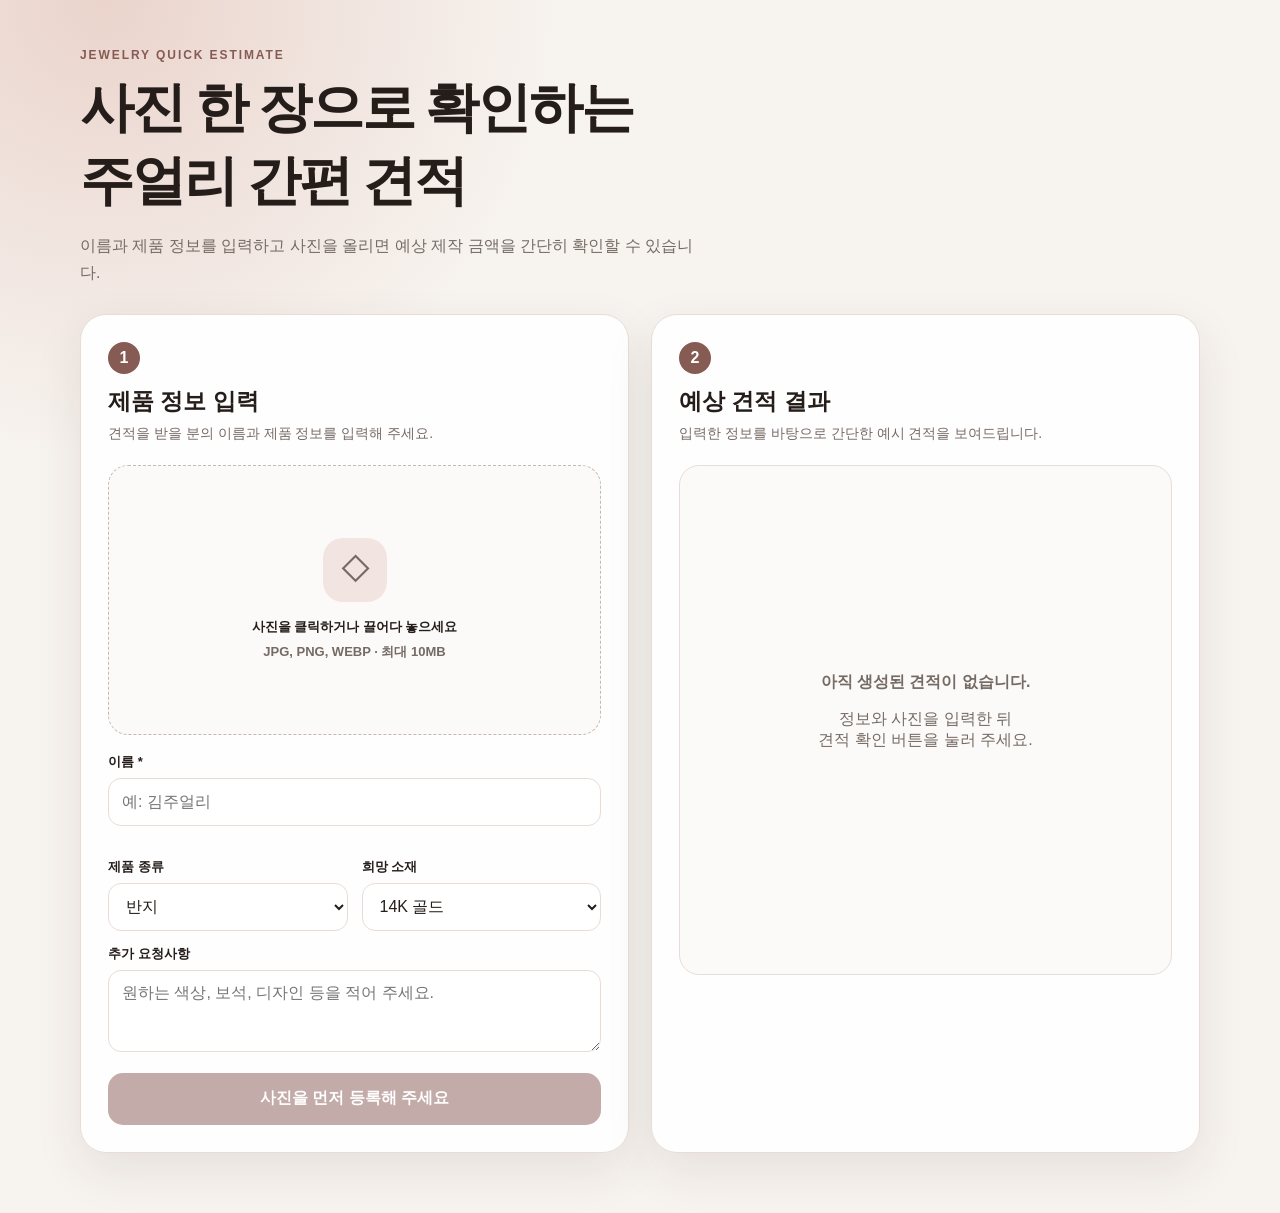
==== index.html @ a50aad02 "Add jewelry estimate webpage" ====
<!doctype html>
<html lang="ko">
<head>
  <meta charset="utf-8">
  <meta name="viewport" content="width=device-width, initial-scale=1">
  <title>주얼리 간편 견적</title>

  <!-- CSS 영역: 페이지의 색상, 크기, 배치와 같은 디자인을 담당합니다. -->
  <style>
    /* 자주 사용하는 색상을 변수로 만들어 한곳에서 관리합니다. */
    :root {
      --bg: #f7f3ef; --card: #fff; --text: #241d1a; --muted: #756b65;
      --line: #e7ddd6; --point: #865b54; --soft: #f2e5e1;
      --shadow: 0 18px 50px rgba(55, 39, 31, .09);
    }
    * { box-sizing: border-box; }
    body {
      margin: 0; min-height: 100vh; color: var(--text);
      font-family: Pretendard, "Noto Sans KR", Arial, sans-serif;
      background: radial-gradient(circle at 8% 0, #ead4cc 0, transparent 27%), var(--bg);
    }
    button, input, select, textarea { font: inherit; }
    .page { width: min(1120px, calc(100% - 32px)); margin: auto; padding: 48px 0 60px; }
    .hero { margin-bottom: 28px; }
    .eyebrow { margin: 0 0 10px; color: var(--point); font-size: 12px; font-weight: 800; letter-spacing: .16em; }
    h1 { margin: 0; font-family: Georgia, "Noto Serif KR", serif; font-size: clamp(34px, 5vw, 54px); letter-spacing: -.04em; }
    .hero > p:last-child { max-width: 630px; margin: 14px 0 0; color: var(--muted); line-height: 1.7; }
    .workspace { display: grid; grid-template-columns: 1fr 1fr; gap: 22px; }
    .panel { padding: 27px; border: 1px solid var(--line); border-radius: 26px; background: rgba(255,255,255,.95); box-shadow: var(--shadow); }
    .step { display: inline-grid; place-items: center; width: 32px; height: 32px; border-radius: 50%; color: white; background: var(--point); font-weight: 800; }
    h2 { margin: 12px 0 5px; font-size: 23px; }
    .sub { margin: 0 0 20px; color: var(--muted); font-size: 14px; line-height: 1.6; }
    .dropzone {
      display: grid; place-items: center; min-height: 270px; overflow: hidden; border: 1.5px dashed #c9b8ad;
      border-radius: 20px; background: #fcfaf8; cursor: pointer; transition: .2s;
    }
    .dropzone:hover, .dropzone.drag { border-color: var(--point); background: var(--soft); }
    #imageInput { display: none; }
    .empty { padding: 30px; text-align: center; color: var(--muted); }
    .upload-icon { display: grid; place-items: center; width: 64px; height: 64px; margin: 0 auto 16px; border-radius: 20px; background: var(--soft); font-size: 28px; }
    .empty strong { display: block; margin-bottom: 7px; color: var(--text); }
    #preview { display: none; width: 100%; height: 270px; padding: 12px; object-fit: contain; background: white; }
    .form-grid { display: grid; grid-template-columns: 1fr 1fr; gap: 14px; margin-top: 18px; }
    .full { grid-column: 1 / -1; }
    label { display: block; margin-bottom: 7px; font-size: 13px; font-weight: 750; }
    input[type="text"], select, textarea {
      width: 100%; border: 1px solid var(--line); border-radius: 13px; outline: none; color: var(--text); background: white;
    }
    input[type="text"], select { height: 48px; padding: 0 13px; }
    textarea { min-height: 82px; padding: 12px 13px; resize: vertical; }
    input:focus, select:focus, textarea:focus { border-color: var(--point); box-shadow: 0 0 0 4px rgba(134,91,84,.1); }
    .error { min-height: 18px; margin: 5px 0 -5px; color: #b33f3f; font-size: 12px; }
    .primary { width: 100%; height: 52px; margin-top: 17px; border: 0; border-radius: 15px; color: white; background: var(--point); font-weight: 800; cursor: pointer; }
    .primary:disabled { opacity: .5; cursor: not-allowed; }
    .result-empty, .loading { display: grid; place-items: center; min-height: 510px; border: 1px solid var(--line); border-radius: 20px; color: var(--muted); background: #fcfaf8; text-align: center; }
    .loading, .result { display: none; }
    .spinner { width: 48px; height: 48px; margin: 0 auto 15px; border: 5px solid #eadfd9; border-top-color: var(--point); border-radius: 50%; animation: spin .8s linear infinite; }
    @keyframes spin { to { transform: rotate(360deg); } }
    .estimate { overflow: hidden; border: 1px solid var(--line); border-radius: 20px; }
    .estimate-top { padding: 25px; color: white; background: linear-gradient(135deg, #744b45, #ad7a72); }
    .estimate-top small { opacity: .82; }
    .estimate-top h3 { margin: 8px 0 18px; font-size: 22px; }
    .price { font-family: Georgia, serif; font-size: 38px; font-weight: 800; }
    .estimate-body { padding: 23px; }
    .summary { margin: 0 0 18px; color: #574e49; line-height: 1.7; }
    .row { display: flex; justify-content: space-between; gap: 15px; padding: 13px 0; border-top: 1px solid #eee7e2; font-size: 14px; }
    .row span { color: var(--muted); }
    .row.total { font-size: 16px; }
    .notice { margin-top: 16px; padding: 13px; border-radius: 12px; color: #6c5b51; background: #f8f2ee; font-size: 12px; line-height: 1.6; }
    .reset { width: 100%; height: 44px; margin-top: 14px; border: 1px solid var(--line); border-radius: 12px; background: white; font-weight: 750; cursor: pointer; }
    /* 화면이 좁아지면 두 개의 패널을 위아래로 배치합니다. */
    @media (max-width: 820px) { .workspace { grid-template-columns: 1fr; } }
    @media (max-width: 520px) { .page { width: calc(100% - 20px); padding-top: 28px; } .panel { padding: 19px; } .form-grid { grid-template-columns: 1fr; } .full { grid-column: auto; } }
  </style>
</head>
<body>
  <!-- HTML 영역: 사용자가 실제로 보는 제목, 입력란, 버튼 등을 만듭니다. -->
  <main class="page">
    <!-- 페이지 상단 소개 -->
    <header class="hero">
      <p class="eyebrow">JEWELRY QUICK ESTIMATE</p>
      <h1>사진 한 장으로 확인하는<br>주얼리 간편 견적</h1>
      <p>이름과 제품 정보를 입력하고 사진을 올리면 예상 제작 금액을 간단히 확인할 수 있습니다.</p>
    </header>

    <section class="workspace">
      <!-- 왼쪽: 이름과 제품 정보를 입력하는 영역 -->
      <article class="panel">
        <span class="step">1</span>
        <h2>제품 정보 입력</h2>
        <p class="sub">견적을 받을 분의 이름과 제품 정보를 입력해 주세요.</p>

        <!-- label을 클릭하면 안쪽의 파일 선택 input이 실행됩니다. -->
        <label class="dropzone" id="dropzone" for="imageInput">
          <input id="imageInput" type="file" accept="image/png,image/jpeg,image/webp">
          <div class="empty" id="empty">
            <div class="upload-icon">◇</div>
            <strong>사진을 클릭하거나 끌어다 놓으세요</strong>
            <span>JPG, PNG, WEBP · 최대 10MB</span>
          </div>
          <img id="preview" alt="업로드한 주얼리 미리보기">
        </label>

        <div class="form-grid">
          <div class="full">
            <!-- required는 필수 입력 항목이라는 뜻입니다. 실제 검사는 JavaScript에서도 합니다. -->
            <label for="customerName">이름 <span aria-hidden="true">*</span></label>
            <input id="customerName" type="text" maxlength="30" placeholder="예: 김주얼리" autocomplete="name" required>
            <p class="error" id="nameError" aria-live="polite"></p>
          </div>
          <div>
            <label for="category">제품 종류</label>
            <select id="category">
              <option value="반지">반지</option><option value="목걸이">목걸이</option>
              <option value="귀걸이">귀걸이</option><option value="팔찌">팔찌</option><option value="기타 제품">기타</option>
            </select>
          </div>
          <div>
            <label for="material">희망 소재</label>
            <select id="material">
              <option>14K 골드</option><option>18K 골드</option><option>실버</option><option>플래티넘</option><option>잘 모르겠어요</option>
            </select>
          </div>
          <div class="full">
            <label for="request">추가 요청사항</label>
            <textarea id="request" placeholder="원하는 색상, 보석, 디자인 등을 적어 주세요."></textarea>
          </div>
        </div>
        <button class="primary" id="estimateBtn" type="button" disabled>사진을 먼저 등록해 주세요</button>
      </article>

      <!-- 오른쪽: 계산 중 화면과 견적 결과를 보여주는 영역 -->
      <article class="panel">
        <span class="step">2</span>
        <h2>예상 견적 결과</h2>
        <p class="sub">입력한 정보를 바탕으로 간단한 예시 견적을 보여드립니다.</p>
        <div class="result-empty" id="resultEmpty"><div><b>아직 생성된 견적이 없습니다.</b><p>정보와 사진을 입력한 뒤<br>견적 확인 버튼을 눌러 주세요.</p></div></div>
        <div class="loading" id="loading"><div><div class="spinner"></div><b>견적을 계산하고 있습니다.</b></div></div>
        <div class="result" id="result">
          <div class="estimate">
            <div class="estimate-top">
              <small id="resultName"></small>
              <h3 id="resultTitle"></h3>
              <div class="price" id="totalPrice"></div>
            </div>
            <div class="estimate-body">
              <p class="summary" id="summary"></p>
              <div class="row"><span>소재 및 기본 재료</span><strong id="materialPrice"></strong></div>
              <div class="row"><span>기본 공임</span><strong>180,000원</strong></div>
              <div class="row"><span>세팅 및 마감</span><strong>95,000원</strong></div>
              <div class="row total"><span>예상 총액</span><strong id="totalPriceRow"></strong></div>
              <div class="notice">본 결과는 화면 시연용 예상 견적입니다. 실제 금액은 중량, 보석의 종류와 등급, 디자인 난이도에 따라 달라질 수 있습니다.</div>
              <button class="reset" id="resetBtn" type="button">다른 제품 견적 내기</button>
            </div>
          </div>
        </div>
      </article>
    </section>
  </main>

  <!-- JavaScript 영역: 사진 업로드, 입력 확인, 견적 계산 같은 동작을 담당합니다. -->
  <script>
    // document.getElementById를 짧게 사용할 수 있도록 만든 도우미 함수입니다.
    const $ = (id) => document.getElementById(id);

    // 자주 사용하는 HTML 요소를 변수에 저장합니다.
    const imageInput = $("imageInput");
    const dropzone = $("dropzone");
    const preview = $("preview");
    const empty = $("empty");
    const estimateBtn = $("estimateBtn");
    let hasImage = false;

    // 사진 등록 여부에 따라 견적 버튼의 상태와 문구를 바꿉니다.
    function updateButton() {
      estimateBtn.disabled = !hasImage;
      estimateBtn.textContent = hasImage ? "예상 견적 확인하기" : "사진을 먼저 등록해 주세요";
    }

    // 사용자가 선택한 파일이 올바른 이미지인지 확인하고 미리보기를 표시합니다.
    function loadImage(file) {
      if (!file) return;

      // 허용하는 이미지 형식인지 검사합니다.
      if (!["image/jpeg", "image/png", "image/webp"].includes(file.type)) {
        alert("JPG, PNG, WEBP 형식의 이미지만 등록할 수 있습니다."); return;
      }
      if (file.size > 10 * 1024 * 1024) {
        alert("10MB 이하의 이미지를 선택해 주세요."); return;
      }

      // FileReader는 컴퓨터에서 선택한 이미지를 브라우저 화면에 표시할 수 있게 읽습니다.
      const reader = new FileReader();
      reader.onload = (event) => {
        preview.src = event.target.result; preview.style.display = "block";
        empty.style.display = "none"; hasImage = true; updateButton();
      };
      reader.readAsDataURL(file);
    }

    // 파일 선택 창에서 사진을 선택했을 때 실행됩니다.
    imageInput.addEventListener("change", (event) => loadImage(event.target.files[0]));

    // 파일을 드래그해서 업로드 영역 위로 가져왔을 때 테두리 색상을 바꿉니다.
    ["dragenter", "dragover"].forEach((name) => dropzone.addEventListener(name, (event) => {
      event.preventDefault(); dropzone.classList.add("drag");
    }));
    ["dragleave", "drop"].forEach((name) => dropzone.addEventListener(name, (event) => {
      event.preventDefault(); dropzone.classList.remove("drag");
    }));

    // 파일을 영역에 놓으면 첫 번째 파일을 불러옵니다.
    dropzone.addEventListener("drop", (event) => loadImage(event.dataTransfer.files[0]));

    // 견적 확인 버튼을 클릭했을 때 실행됩니다.
    estimateBtn.addEventListener("click", () => {
      const name = $("customerName").value.trim();

      // 이름이 비어 있으면 계산하지 않고 안내 문구를 보여줍니다.
      if (!name) {
        $("nameError").textContent = "이름을 입력해 주세요.";
        $("customerName").focus(); return;
      }
      $("nameError").textContent = "";
      $("resultEmpty").style.display = "none";
      $("result").style.display = "none";
      $("loading").style.display = "grid";
      estimateBtn.disabled = true;

      // 선택한 소재별 예시 가격입니다. 실제 서버나 결제 기능과 연결된 값은 아닙니다.
      const material = $("material").value;
      const category = $("category").value;
      const materialCosts = {"14K 골드": 280000, "18K 골드": 370000, "실버": 80000, "플래티넘": 460000, "잘 모르겠어요": 250000};
      const materialCost = materialCosts[material];
      const total = materialCost + 275000;

      // 0.8초 동안 로딩 화면을 보여준 뒤 결과 화면으로 전환합니다.
      setTimeout(() => {
        $("resultName").textContent = name + "님의 예상 견적";
        $("resultTitle").textContent = material + " " + category;
        $("summary").textContent = name + "님이 요청하신 " + material + " 소재의 " + category + " 제품으로 분석했습니다.";
        $("materialPrice").textContent = materialCost.toLocaleString("ko-KR") + "원";
        $("totalPrice").textContent = total.toLocaleString("ko-KR") + "원";
        $("totalPriceRow").textContent = total.toLocaleString("ko-KR") + "원";
        $("loading").style.display = "none";
        $("result").style.display = "block";
        estimateBtn.disabled = false;
      }, 800);
    });

    // 사용자가 이름을 입력하기 시작하면 오류 문구를 지웁니다.
    $("customerName").addEventListener("input", () => { if ($("customerName").value.trim()) $("nameError").textContent = ""; });

    // 초기화 버튼을 누르면 입력값, 사진, 결과 화면을 처음 상태로 되돌립니다.
    $("resetBtn").addEventListener("click", () => {
      imageInput.value = ""; preview.src = ""; preview.style.display = "none"; empty.style.display = "block";
      $("customerName").value = ""; $("request").value = ""; $("result").style.display = "none";
      $("resultEmpty").style.display = "grid"; hasImage = false; updateButton();
      window.scrollTo({top: 0, behavior: "smooth"});
    });
  </script>
</body>
</html>
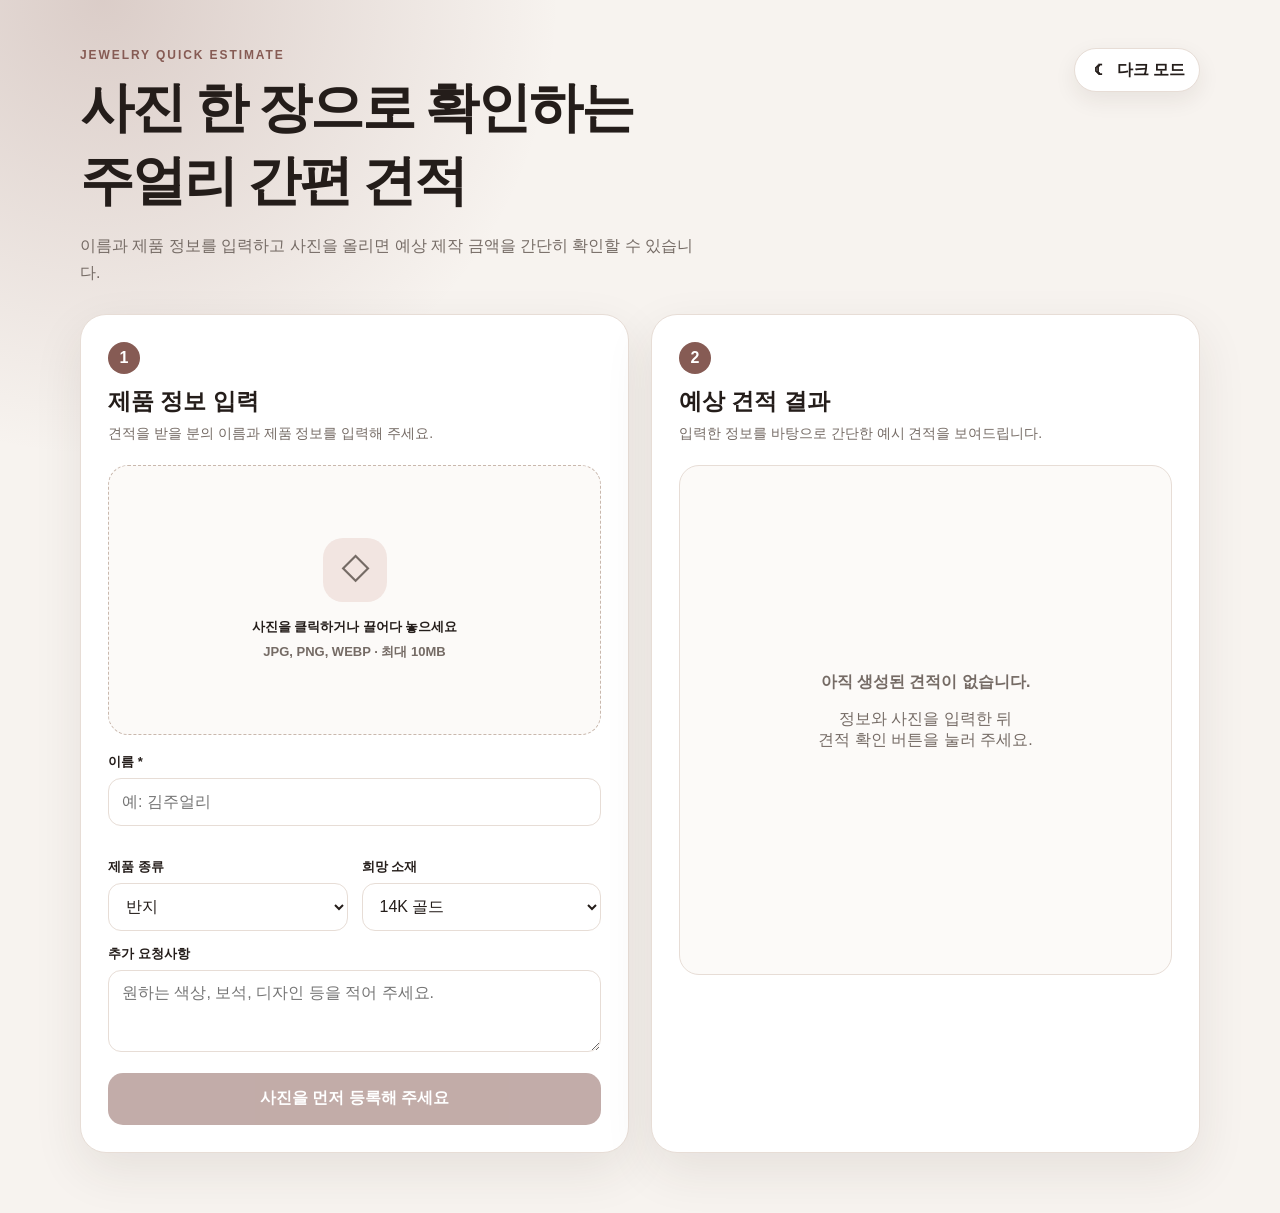
==== commit a1fc13bc: "Add light and dark themes" ====
--- a/index.html
+++ b/index.html
@@ -4,6 +4,17 @@
   <meta charset="utf-8">
   <meta name="viewport" content="width=device-width, initial-scale=1">
   <title>주얼리 간편 견적</title>
+
+  <!-- 저장된 테마를 화면이 그려지기 전에 적용해 색상이 번쩍 바뀌는 현상을 줄입니다. -->
+  <script>
+    try {
+      const savedTheme = localStorage.getItem("jewelry-theme");
+      const systemDark = window.matchMedia("(prefers-color-scheme: dark)").matches;
+      document.documentElement.dataset.theme = savedTheme || (systemDark ? "dark" : "light");
+    } catch (error) {
+      document.documentElement.dataset.theme = "light";
+    }
+  </script>
 
   <!-- CSS 영역: 페이지의 색상, 크기, 배치와 같은 디자인을 담당합니다. -->
   <style>
@@ -12,39 +23,58 @@
       --bg: #f7f3ef; --card: #fff; --text: #241d1a; --muted: #756b65;
       --line: #e7ddd6; --point: #865b54; --soft: #f2e5e1;
       --shadow: 0 18px 50px rgba(55, 39, 31, .09);
+      --field: #fff; --drop: #fcfaf8; --notice: #f8f2ee;
+      color-scheme: light;
+    }
+    /* data-theme 값이 dark일 때 사용할 색상입니다. */
+    html[data-theme="dark"] {
+      --bg: #171312; --card: #231e1c; --text: #f5eeea; --muted: #b9aca5;
+      --line: #443934; --point: #c78f86; --soft: #3b2c29;
+      --shadow: 0 18px 50px rgba(0, 0, 0, .28);
+      --field: #2b2421; --drop: #211c1a; --notice: #332824;
+      color-scheme: dark;
     }
     * { box-sizing: border-box; }
     body {
       margin: 0; min-height: 100vh; color: var(--text);
       font-family: Pretendard, "Noto Sans KR", Arial, sans-serif;
-      background: radial-gradient(circle at 8% 0, #ead4cc 0, transparent 27%), var(--bg);
+      background: radial-gradient(circle at 8% 0, color-mix(in srgb, var(--point) 25%, transparent) 0, transparent 27%), var(--bg);
+      transition: color .25s, background-color .25s;
     }
     button, input, select, textarea { font: inherit; }
     .page { width: min(1120px, calc(100% - 32px)); margin: auto; padding: 48px 0 60px; }
-    .hero { margin-bottom: 28px; }
+    .hero { position: relative; margin-bottom: 28px; padding-right: 150px; }
     .eyebrow { margin: 0 0 10px; color: var(--point); font-size: 12px; font-weight: 800; letter-spacing: .16em; }
     h1 { margin: 0; font-family: Georgia, "Noto Serif KR", serif; font-size: clamp(34px, 5vw, 54px); letter-spacing: -.04em; }
     .hero > p:last-child { max-width: 630px; margin: 14px 0 0; color: var(--muted); line-height: 1.7; }
     .workspace { display: grid; grid-template-columns: 1fr 1fr; gap: 22px; }
-    .panel { padding: 27px; border: 1px solid var(--line); border-radius: 26px; background: rgba(255,255,255,.95); box-shadow: var(--shadow); }
+    .panel { padding: 27px; border: 1px solid var(--line); border-radius: 26px; background: var(--card); box-shadow: var(--shadow); }
+    .theme-toggle {
+      position: absolute; top: 0; right: 0; display: inline-flex; align-items: center; gap: 8px;
+      min-height: 44px; padding: 0 14px; border: 1px solid var(--line); border-radius: 999px;
+      color: var(--text); background: var(--card); font-weight: 750; cursor: pointer;
+      box-shadow: 0 8px 22px rgba(55, 39, 31, .08);
+    }
+    .theme-toggle:hover { border-color: var(--point); transform: translateY(-1px); }
+    .theme-icon { width: 20px; text-align: center; font-size: 17px; }
     .step { display: inline-grid; place-items: center; width: 32px; height: 32px; border-radius: 50%; color: white; background: var(--point); font-weight: 800; }
     h2 { margin: 12px 0 5px; font-size: 23px; }
     .sub { margin: 0 0 20px; color: var(--muted); font-size: 14px; line-height: 1.6; }
     .dropzone {
       display: grid; place-items: center; min-height: 270px; overflow: hidden; border: 1.5px dashed #c9b8ad;
-      border-radius: 20px; background: #fcfaf8; cursor: pointer; transition: .2s;
+      border-radius: 20px; background: var(--drop); cursor: pointer; transition: .2s;
     }
     .dropzone:hover, .dropzone.drag { border-color: var(--point); background: var(--soft); }
     #imageInput { display: none; }
     .empty { padding: 30px; text-align: center; color: var(--muted); }
     .upload-icon { display: grid; place-items: center; width: 64px; height: 64px; margin: 0 auto 16px; border-radius: 20px; background: var(--soft); font-size: 28px; }
     .empty strong { display: block; margin-bottom: 7px; color: var(--text); }
-    #preview { display: none; width: 100%; height: 270px; padding: 12px; object-fit: contain; background: white; }
+    #preview { display: none; width: 100%; height: 270px; padding: 12px; object-fit: contain; background: var(--field); }
     .form-grid { display: grid; grid-template-columns: 1fr 1fr; gap: 14px; margin-top: 18px; }
     .full { grid-column: 1 / -1; }
     label { display: block; margin-bottom: 7px; font-size: 13px; font-weight: 750; }
     input[type="text"], select, textarea {
-      width: 100%; border: 1px solid var(--line); border-radius: 13px; outline: none; color: var(--text); background: white;
+      width: 100%; border: 1px solid var(--line); border-radius: 13px; outline: none; color: var(--text); background: var(--field);
     }
     input[type="text"], select { height: 48px; padding: 0 13px; }
     textarea { min-height: 82px; padding: 12px 13px; resize: vertical; }
@@ -52,7 +82,7 @@
     .error { min-height: 18px; margin: 5px 0 -5px; color: #b33f3f; font-size: 12px; }
     .primary { width: 100%; height: 52px; margin-top: 17px; border: 0; border-radius: 15px; color: white; background: var(--point); font-weight: 800; cursor: pointer; }
     .primary:disabled { opacity: .5; cursor: not-allowed; }
-    .result-empty, .loading { display: grid; place-items: center; min-height: 510px; border: 1px solid var(--line); border-radius: 20px; color: var(--muted); background: #fcfaf8; text-align: center; }
+    .result-empty, .loading { display: grid; place-items: center; min-height: 510px; border: 1px solid var(--line); border-radius: 20px; color: var(--muted); background: var(--drop); text-align: center; }
     .loading, .result { display: none; }
     .spinner { width: 48px; height: 48px; margin: 0 auto 15px; border: 5px solid #eadfd9; border-top-color: var(--point); border-radius: 50%; animation: spin .8s linear infinite; }
     @keyframes spin { to { transform: rotate(360deg); } }
@@ -62,15 +92,20 @@
     .estimate-top h3 { margin: 8px 0 18px; font-size: 22px; }
     .price { font-family: Georgia, serif; font-size: 38px; font-weight: 800; }
     .estimate-body { padding: 23px; }
-    .summary { margin: 0 0 18px; color: #574e49; line-height: 1.7; }
+    .summary { margin: 0 0 18px; color: var(--text); line-height: 1.7; }
     .row { display: flex; justify-content: space-between; gap: 15px; padding: 13px 0; border-top: 1px solid #eee7e2; font-size: 14px; }
     .row span { color: var(--muted); }
     .row.total { font-size: 16px; }
-    .notice { margin-top: 16px; padding: 13px; border-radius: 12px; color: #6c5b51; background: #f8f2ee; font-size: 12px; line-height: 1.6; }
-    .reset { width: 100%; height: 44px; margin-top: 14px; border: 1px solid var(--line); border-radius: 12px; background: white; font-weight: 750; cursor: pointer; }
+    .notice { margin-top: 16px; padding: 13px; border-radius: 12px; color: var(--muted); background: var(--notice); font-size: 12px; line-height: 1.6; }
+    .reset { width: 100%; height: 44px; margin-top: 14px; border: 1px solid var(--line); border-radius: 12px; color: var(--text); background: var(--field); font-weight: 750; cursor: pointer; }
     /* 화면이 좁아지면 두 개의 패널을 위아래로 배치합니다. */
     @media (max-width: 820px) { .workspace { grid-template-columns: 1fr; } }
-    @media (max-width: 520px) { .page { width: calc(100% - 20px); padding-top: 28px; } .panel { padding: 19px; } .form-grid { grid-template-columns: 1fr; } .full { grid-column: auto; } }
+    @media (max-width: 520px) {
+      .page { width: calc(100% - 20px); padding-top: 28px; }
+      .hero { padding: 58px 0 0; }
+      .theme-toggle { right: auto; left: 0; }
+      .panel { padding: 19px; } .form-grid { grid-template-columns: 1fr; } .full { grid-column: auto; }
+    }
   </style>
 </head>
 <body>
@@ -78,6 +113,11 @@
   <main class="page">
     <!-- 페이지 상단 소개 -->
     <header class="hero">
+      <!-- 누를 때마다 라이트 모드와 다크 모드를 바꾸는 버튼입니다. -->
+      <button class="theme-toggle" id="themeToggle" type="button" aria-label="다크 모드로 변경" aria-pressed="false">
+        <span class="theme-icon" id="themeIcon" aria-hidden="true">☾</span>
+        <span id="themeText">다크 모드</span>
+      </button>
       <p class="eyebrow">JEWELRY QUICK ESTIMATE</p>
       <h1>사진 한 장으로 확인하는<br>주얼리 간편 견적</h1>
       <p>이름과 제품 정보를 입력하고 사진을 올리면 예상 제작 금액을 간단히 확인할 수 있습니다.</p>
@@ -171,6 +211,24 @@
     const estimateBtn = $("estimateBtn");
     let hasImage = false;
 
+    // 현재 테마에 맞춰 버튼의 아이콘, 문구와 접근성 정보를 바꿉니다.
+    function updateThemeButton() {
+      const isDark = document.documentElement.dataset.theme === "dark";
+      $("themeIcon").textContent = isDark ? "☀" : "☾";
+      $("themeText").textContent = isDark ? "화이트 모드" : "다크 모드";
+      $("themeToggle").setAttribute("aria-label", isDark ? "화이트 모드로 변경" : "다크 모드로 변경");
+      $("themeToggle").setAttribute("aria-pressed", String(isDark));
+    }
+
+    // 테마 버튼을 누르면 모드를 바꾸고 브라우저에 선택값을 저장합니다.
+    $("themeToggle").addEventListener("click", () => {
+      const nextTheme = document.documentElement.dataset.theme === "dark" ? "light" : "dark";
+      document.documentElement.dataset.theme = nextTheme;
+      try { localStorage.setItem("jewelry-theme", nextTheme); } catch (error) {}
+      updateThemeButton();
+    });
+    updateThemeButton();
+
     // 사진 등록 여부에 따라 견적 버튼의 상태와 문구를 바꿉니다.
     function updateButton() {
       estimateBtn.disabled = !hasImage;
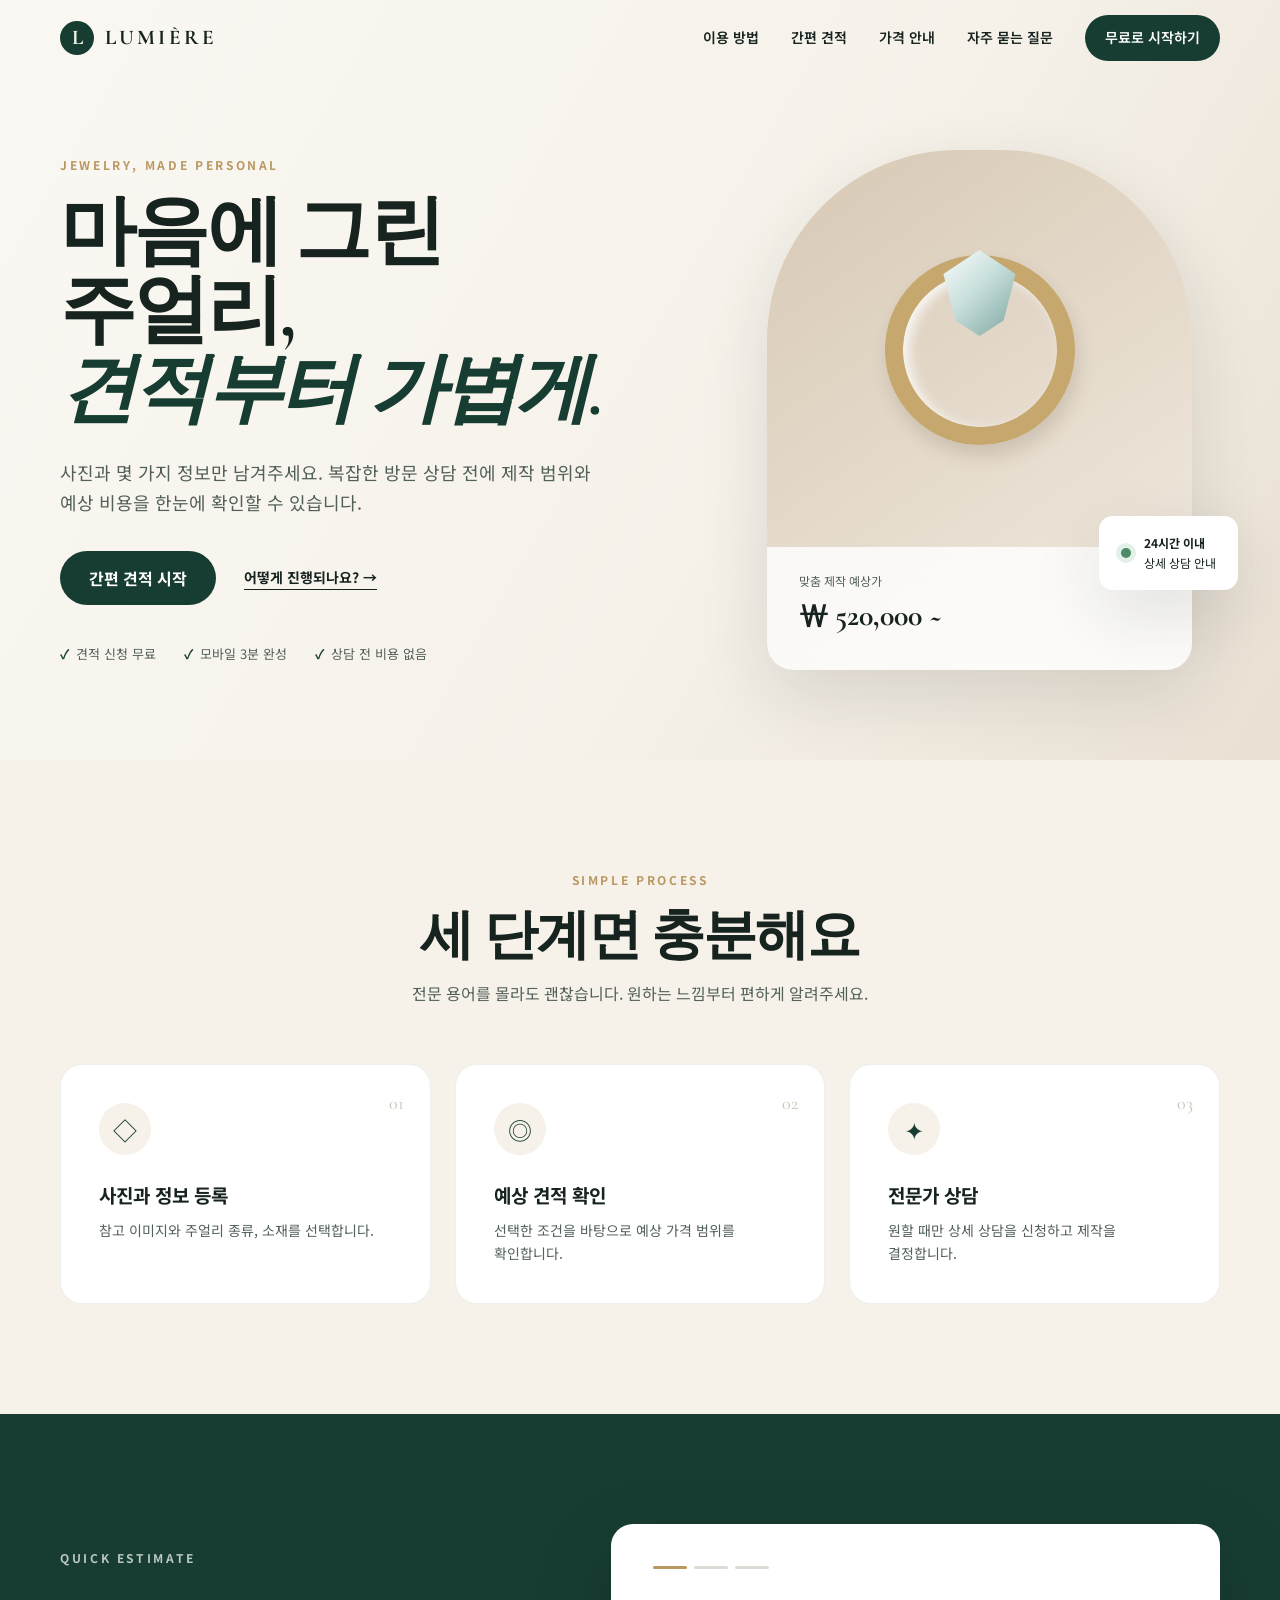
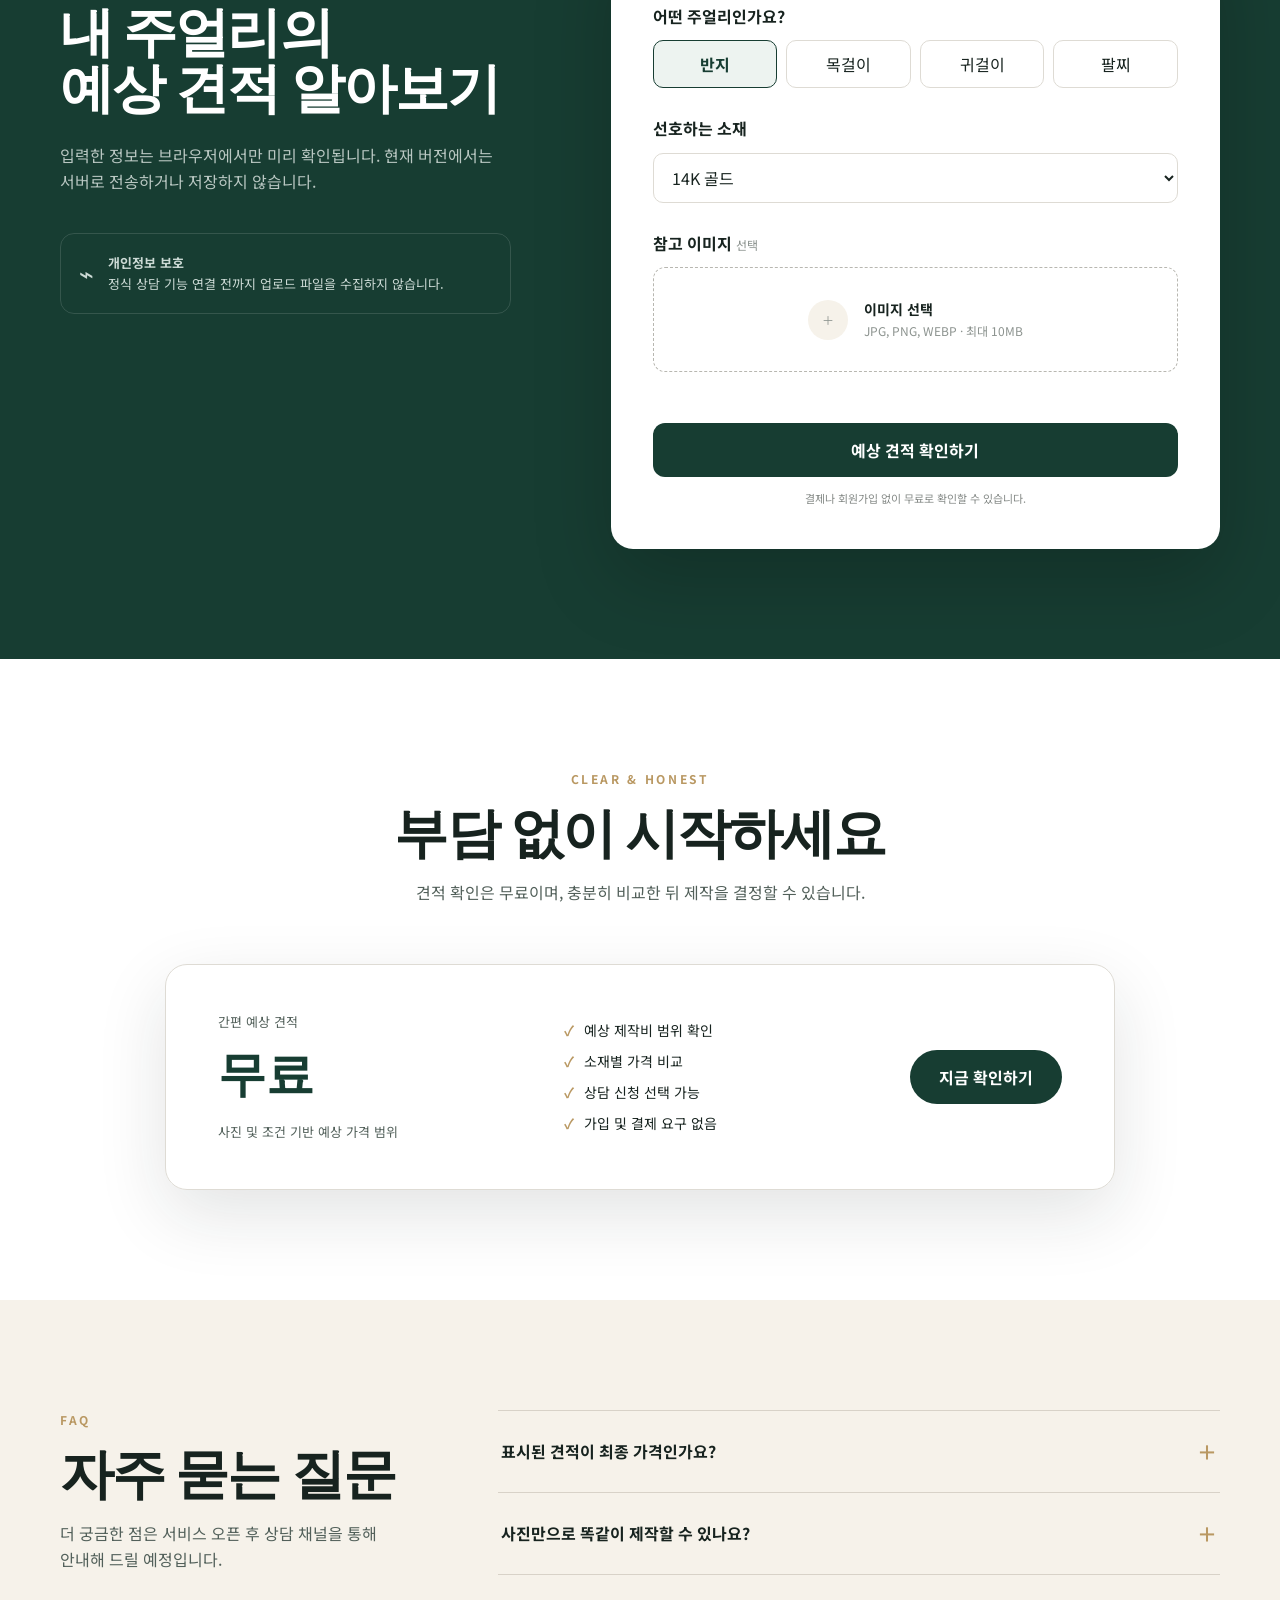
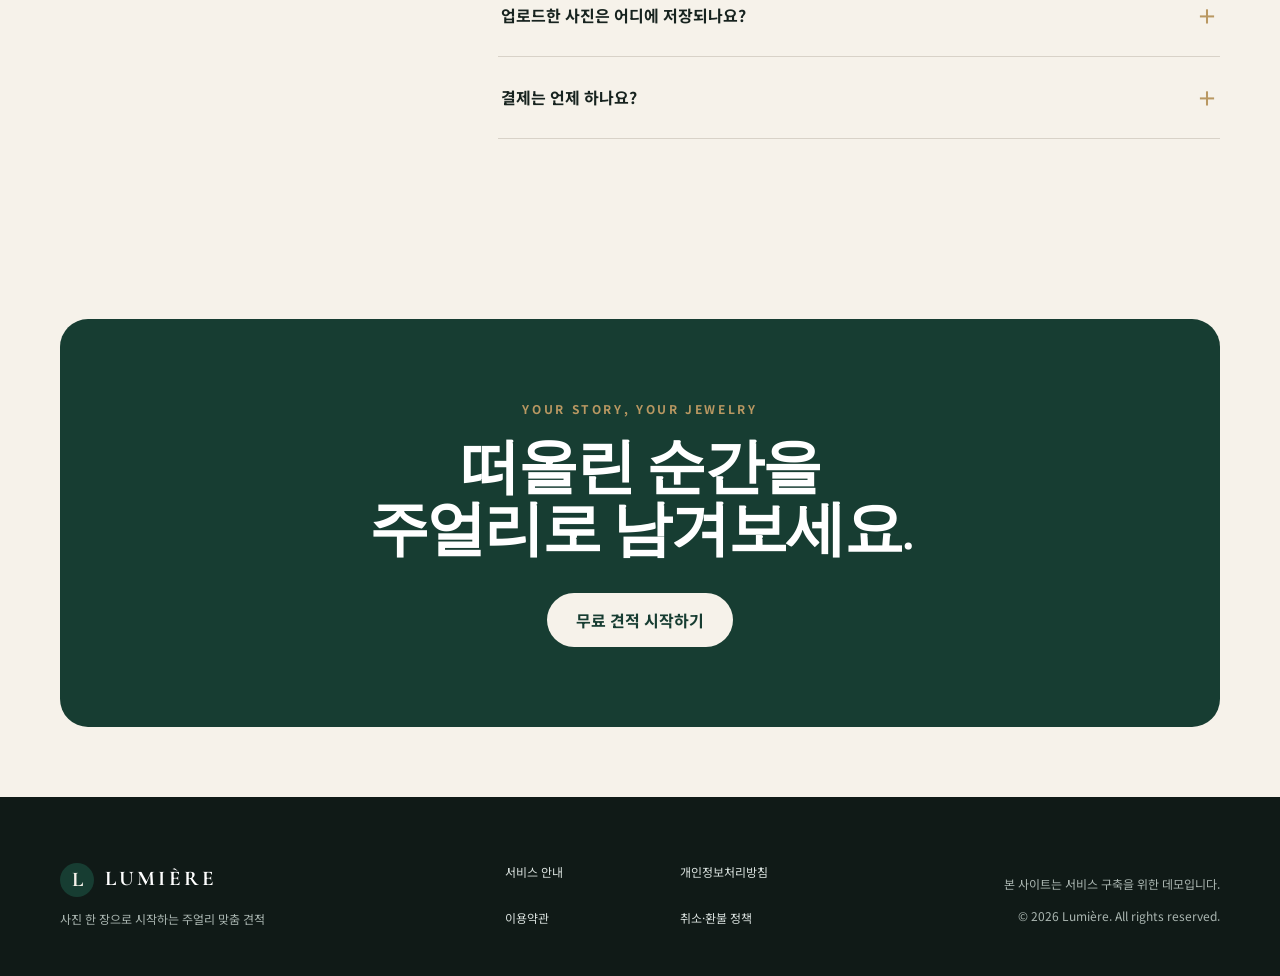
==== commit e2f79501: "Build production-ready service foundation" ====
--- a/index.html
+++ b/index.html
@@ -3,319 +3,248 @@
 <head>
   <meta charset="utf-8">
   <meta name="viewport" content="width=device-width, initial-scale=1">
-  <title>주얼리 간편 견적</title>
-
-  <!-- 저장된 테마를 화면이 그려지기 전에 적용해 색상이 번쩍 바뀌는 현상을 줄입니다. -->
-  <script>
-    try {
-      const savedTheme = localStorage.getItem("jewelry-theme");
-      const systemDark = window.matchMedia("(prefers-color-scheme: dark)").matches;
-      document.documentElement.dataset.theme = savedTheme || (systemDark ? "dark" : "light");
-    } catch (error) {
-      document.documentElement.dataset.theme = "light";
-    }
-  </script>
-
-  <!-- CSS 영역: 페이지의 색상, 크기, 배치와 같은 디자인을 담당합니다. -->
-  <style>
-    /* 자주 사용하는 색상을 변수로 만들어 한곳에서 관리합니다. */
-    :root {
-      --bg: #f7f3ef; --card: #fff; --text: #241d1a; --muted: #756b65;
-      --line: #e7ddd6; --point: #865b54; --soft: #f2e5e1;
-      --shadow: 0 18px 50px rgba(55, 39, 31, .09);
-      --field: #fff; --drop: #fcfaf8; --notice: #f8f2ee;
-      color-scheme: light;
-    }
-    /* data-theme 값이 dark일 때 사용할 색상입니다. */
-    html[data-theme="dark"] {
-      --bg: #171312; --card: #231e1c; --text: #f5eeea; --muted: #b9aca5;
-      --line: #443934; --point: #c78f86; --soft: #3b2c29;
-      --shadow: 0 18px 50px rgba(0, 0, 0, .28);
-      --field: #2b2421; --drop: #211c1a; --notice: #332824;
-      color-scheme: dark;
-    }
-    * { box-sizing: border-box; }
-    body {
-      margin: 0; min-height: 100vh; color: var(--text);
-      font-family: Pretendard, "Noto Sans KR", Arial, sans-serif;
-      background: radial-gradient(circle at 8% 0, color-mix(in srgb, var(--point) 25%, transparent) 0, transparent 27%), var(--bg);
-      transition: color .25s, background-color .25s;
-    }
-    button, input, select, textarea { font: inherit; }
-    .page { width: min(1120px, calc(100% - 32px)); margin: auto; padding: 48px 0 60px; }
-    .hero { position: relative; margin-bottom: 28px; padding-right: 150px; }
-    .eyebrow { margin: 0 0 10px; color: var(--point); font-size: 12px; font-weight: 800; letter-spacing: .16em; }
-    h1 { margin: 0; font-family: Georgia, "Noto Serif KR", serif; font-size: clamp(34px, 5vw, 54px); letter-spacing: -.04em; }
-    .hero > p:last-child { max-width: 630px; margin: 14px 0 0; color: var(--muted); line-height: 1.7; }
-    .workspace { display: grid; grid-template-columns: 1fr 1fr; gap: 22px; }
-    .panel { padding: 27px; border: 1px solid var(--line); border-radius: 26px; background: var(--card); box-shadow: var(--shadow); }
-    .theme-toggle {
-      position: absolute; top: 0; right: 0; display: inline-flex; align-items: center; gap: 8px;
-      min-height: 44px; padding: 0 14px; border: 1px solid var(--line); border-radius: 999px;
-      color: var(--text); background: var(--card); font-weight: 750; cursor: pointer;
-      box-shadow: 0 8px 22px rgba(55, 39, 31, .08);
-    }
-    .theme-toggle:hover { border-color: var(--point); transform: translateY(-1px); }
-    .theme-icon { width: 20px; text-align: center; font-size: 17px; }
-    .step { display: inline-grid; place-items: center; width: 32px; height: 32px; border-radius: 50%; color: white; background: var(--point); font-weight: 800; }
-    h2 { margin: 12px 0 5px; font-size: 23px; }
-    .sub { margin: 0 0 20px; color: var(--muted); font-size: 14px; line-height: 1.6; }
-    .dropzone {
-      display: grid; place-items: center; min-height: 270px; overflow: hidden; border: 1.5px dashed #c9b8ad;
-      border-radius: 20px; background: var(--drop); cursor: pointer; transition: .2s;
-    }
-    .dropzone:hover, .dropzone.drag { border-color: var(--point); background: var(--soft); }
-    #imageInput { display: none; }
-    .empty { padding: 30px; text-align: center; color: var(--muted); }
-    .upload-icon { display: grid; place-items: center; width: 64px; height: 64px; margin: 0 auto 16px; border-radius: 20px; background: var(--soft); font-size: 28px; }
-    .empty strong { display: block; margin-bottom: 7px; color: var(--text); }
-    #preview { display: none; width: 100%; height: 270px; padding: 12px; object-fit: contain; background: var(--field); }
-    .form-grid { display: grid; grid-template-columns: 1fr 1fr; gap: 14px; margin-top: 18px; }
-    .full { grid-column: 1 / -1; }
-    label { display: block; margin-bottom: 7px; font-size: 13px; font-weight: 750; }
-    input[type="text"], select, textarea {
-      width: 100%; border: 1px solid var(--line); border-radius: 13px; outline: none; color: var(--text); background: var(--field);
-    }
-    input[type="text"], select { height: 48px; padding: 0 13px; }
-    textarea { min-height: 82px; padding: 12px 13px; resize: vertical; }
-    input:focus, select:focus, textarea:focus { border-color: var(--point); box-shadow: 0 0 0 4px rgba(134,91,84,.1); }
-    .error { min-height: 18px; margin: 5px 0 -5px; color: #b33f3f; font-size: 12px; }
-    .primary { width: 100%; height: 52px; margin-top: 17px; border: 0; border-radius: 15px; color: white; background: var(--point); font-weight: 800; cursor: pointer; }
-    .primary:disabled { opacity: .5; cursor: not-allowed; }
-    .result-empty, .loading { display: grid; place-items: center; min-height: 510px; border: 1px solid var(--line); border-radius: 20px; color: var(--muted); background: var(--drop); text-align: center; }
-    .loading, .result { display: none; }
-    .spinner { width: 48px; height: 48px; margin: 0 auto 15px; border: 5px solid #eadfd9; border-top-color: var(--point); border-radius: 50%; animation: spin .8s linear infinite; }
-    @keyframes spin { to { transform: rotate(360deg); } }
-    .estimate { overflow: hidden; border: 1px solid var(--line); border-radius: 20px; }
-    .estimate-top { padding: 25px; color: white; background: linear-gradient(135deg, #744b45, #ad7a72); }
-    .estimate-top small { opacity: .82; }
-    .estimate-top h3 { margin: 8px 0 18px; font-size: 22px; }
-    .price { font-family: Georgia, serif; font-size: 38px; font-weight: 800; }
-    .estimate-body { padding: 23px; }
-    .summary { margin: 0 0 18px; color: var(--text); line-height: 1.7; }
-    .row { display: flex; justify-content: space-between; gap: 15px; padding: 13px 0; border-top: 1px solid #eee7e2; font-size: 14px; }
-    .row span { color: var(--muted); }
-    .row.total { font-size: 16px; }
-    .notice { margin-top: 16px; padding: 13px; border-radius: 12px; color: var(--muted); background: var(--notice); font-size: 12px; line-height: 1.6; }
-    .reset { width: 100%; height: 44px; margin-top: 14px; border: 1px solid var(--line); border-radius: 12px; color: var(--text); background: var(--field); font-weight: 750; cursor: pointer; }
-    /* 화면이 좁아지면 두 개의 패널을 위아래로 배치합니다. */
-    @media (max-width: 820px) { .workspace { grid-template-columns: 1fr; } }
-    @media (max-width: 520px) {
-      .page { width: calc(100% - 20px); padding-top: 28px; }
-      .hero { padding: 58px 0 0; }
-      .theme-toggle { right: auto; left: 0; }
-      .panel { padding: 19px; } .form-grid { grid-template-columns: 1fr; } .full { grid-column: auto; }
-    }
-  </style>
+  <meta name="description" content="사진 한 장으로 시작하는 주얼리 맞춤 견적 서비스, 루미에르입니다.">
+  <meta name="theme-color" content="#18231f">
+  <meta property="og:title" content="루미에르 | 주얼리 맞춤 견적">
+  <meta property="og:description" content="복잡한 상담 전에, 원하는 주얼리의 예상 견적을 간편하게 확인하세요.">
+  <meta property="og:type" content="website">
+  <title>루미에르 | 주얼리 맞춤 견적</title>
+  <link rel="icon" href="images/favicon.svg" type="image/svg+xml">
+  <link rel="stylesheet" href="css/style.css">
+  <script src="js/main.js" defer></script>
 </head>
 <body>
-  <!-- HTML 영역: 사용자가 실제로 보는 제목, 입력란, 버튼 등을 만듭니다. -->
-  <main class="page">
-    <!-- 페이지 상단 소개 -->
-    <header class="hero">
-      <!-- 누를 때마다 라이트 모드와 다크 모드를 바꾸는 버튼입니다. -->
-      <button class="theme-toggle" id="themeToggle" type="button" aria-label="다크 모드로 변경" aria-pressed="false">
-        <span class="theme-icon" id="themeIcon" aria-hidden="true">☾</span>
-        <span id="themeText">다크 모드</span>
+  <a class="skip-link" href="#main">본문으로 바로가기</a>
+
+  <header class="site-header" data-header>
+    <div class="container nav-wrap">
+      <a class="brand" href="#top" aria-label="루미에르 홈">
+        <span class="brand-mark" aria-hidden="true">L</span>
+        <span>LUMIÈRE</span>
+      </a>
+      <button class="menu-button" type="button" aria-expanded="false" aria-controls="main-nav" data-menu-button>
+        <span class="sr-only">메뉴 열기</span>
+        <span></span><span></span>
       </button>
-      <p class="eyebrow">JEWELRY QUICK ESTIMATE</p>
-      <h1>사진 한 장으로 확인하는<br>주얼리 간편 견적</h1>
-      <p>이름과 제품 정보를 입력하고 사진을 올리면 예상 제작 금액을 간단히 확인할 수 있습니다.</p>
-    </header>
-
-    <section class="workspace">
-      <!-- 왼쪽: 이름과 제품 정보를 입력하는 영역 -->
-      <article class="panel">
-        <span class="step">1</span>
-        <h2>제품 정보 입력</h2>
-        <p class="sub">견적을 받을 분의 이름과 제품 정보를 입력해 주세요.</p>
-
-        <!-- label을 클릭하면 안쪽의 파일 선택 input이 실행됩니다. -->
-        <label class="dropzone" id="dropzone" for="imageInput">
-          <input id="imageInput" type="file" accept="image/png,image/jpeg,image/webp">
-          <div class="empty" id="empty">
-            <div class="upload-icon">◇</div>
-            <strong>사진을 클릭하거나 끌어다 놓으세요</strong>
-            <span>JPG, PNG, WEBP · 최대 10MB</span>
-          </div>
-          <img id="preview" alt="업로드한 주얼리 미리보기">
-        </label>
-
-        <div class="form-grid">
-          <div class="full">
-            <!-- required는 필수 입력 항목이라는 뜻입니다. 실제 검사는 JavaScript에서도 합니다. -->
-            <label for="customerName">이름 <span aria-hidden="true">*</span></label>
-            <input id="customerName" type="text" maxlength="30" placeholder="예: 김주얼리" autocomplete="name" required>
-            <p class="error" id="nameError" aria-live="polite"></p>
-          </div>
+      <nav class="main-nav" id="main-nav" aria-label="주요 메뉴" data-menu>
+        <a href="#how">이용 방법</a>
+        <a href="#estimate">간편 견적</a>
+        <a href="#pricing">가격 안내</a>
+        <a href="#faq">자주 묻는 질문</a>
+        <a class="nav-cta" href="#estimate">무료로 시작하기</a>
+      </nav>
+    </div>
+  </header>
+
+  <main id="main">
+    <section class="hero" id="top">
+      <div class="container hero-grid">
+        <div class="hero-copy">
+          <p class="eyebrow">JEWELRY, MADE PERSONAL</p>
+          <h1>마음에 그린 주얼리,<br><em>견적부터 가볍게.</em></h1>
+          <p class="hero-description">사진과 몇 가지 정보만 남겨주세요. 복잡한 방문 상담 전에 제작 범위와 예상 비용을 한눈에 확인할 수 있습니다.</p>
+          <div class="hero-actions">
+            <a class="button button-primary" href="#estimate">간편 견적 시작</a>
+            <a class="text-link" href="#how">어떻게 진행되나요? <span aria-hidden="true">→</span></a>
+          </div>
+          <ul class="trust-list" aria-label="서비스 특징">
+            <li>견적 신청 무료</li>
+            <li>모바일 3분 완성</li>
+            <li>상담 전 비용 없음</li>
+          </ul>
+        </div>
+        <div class="hero-visual" aria-label="주얼리 견적 서비스 이미지">
+          <div class="visual-card visual-main">
+            <div class="jewel-art" aria-hidden="true">
+              <span class="ring"></span>
+              <span class="gem"></span>
+            </div>
+            <div class="visual-caption">
+              <span>맞춤 제작 예상가</span>
+              <strong>₩ 520,000 ~</strong>
+            </div>
+          </div>
+          <div class="floating-card">
+            <span class="status-dot"></span>
+            <span><strong>24시간 이내</strong><br>상세 상담 안내</span>
+          </div>
+        </div>
+      </div>
+    </section>
+
+    <section class="section section-soft" id="how">
+      <div class="container">
+        <div class="section-heading">
+          <p class="eyebrow">SIMPLE PROCESS</p>
+          <h2>세 단계면 충분해요</h2>
+          <p>전문 용어를 몰라도 괜찮습니다. 원하는 느낌부터 편하게 알려주세요.</p>
+        </div>
+        <ol class="steps">
+          <li>
+            <span class="step-number">01</span>
+            <div class="step-icon" aria-hidden="true">◇</div>
+            <h3>사진과 정보 등록</h3>
+            <p>참고 이미지와 주얼리 종류, 소재를 선택합니다.</p>
+          </li>
+          <li>
+            <span class="step-number">02</span>
+            <div class="step-icon" aria-hidden="true">◎</div>
+            <h3>예상 견적 확인</h3>
+            <p>선택한 조건을 바탕으로 예상 가격 범위를 확인합니다.</p>
+          </li>
+          <li>
+            <span class="step-number">03</span>
+            <div class="step-icon" aria-hidden="true">✦</div>
+            <h3>전문가 상담</h3>
+            <p>원할 때만 상세 상담을 신청하고 제작을 결정합니다.</p>
+          </li>
+        </ol>
+      </div>
+    </section>
+
+    <section class="section estimate-section" id="estimate">
+      <div class="container estimate-grid">
+        <div class="estimate-intro">
+          <p class="eyebrow">QUICK ESTIMATE</p>
+          <h2>내 주얼리의<br>예상 견적 알아보기</h2>
+          <p>입력한 정보는 브라우저에서만 미리 확인됩니다. 현재 버전에서는 서버로 전송하거나 저장하지 않습니다.</p>
+          <div class="privacy-note">
+            <span aria-hidden="true">⌁</span>
+            <div><strong>개인정보 보호</strong><br>정식 상담 기능 연결 전까지 업로드 파일을 수집하지 않습니다.</div>
+          </div>
+        </div>
+
+        <form class="estimate-form" data-estimate-form novalidate>
+          <div class="form-progress" aria-hidden="true">
+            <span class="active"></span><span></span><span></span>
+          </div>
+          <div class="field">
+            <label for="jewelry-type">어떤 주얼리인가요?</label>
+            <div class="choice-grid">
+              <label class="choice"><input type="radio" name="type" value="반지" checked><span>반지</span></label>
+              <label class="choice"><input type="radio" name="type" value="목걸이"><span>목걸이</span></label>
+              <label class="choice"><input type="radio" name="type" value="귀걸이"><span>귀걸이</span></label>
+              <label class="choice"><input type="radio" name="type" value="팔찌"><span>팔찌</span></label>
+            </div>
+          </div>
+          <div class="field">
+            <label for="material">선호하는 소재</label>
+            <select id="material" name="material">
+              <option value="14K 골드">14K 골드</option>
+              <option value="18K 골드">18K 골드</option>
+              <option value="플래티넘">플래티넘</option>
+              <option value="실버">실버</option>
+            </select>
+          </div>
+          <div class="field">
+            <label for="reference-image">참고 이미지 <span>선택</span></label>
+            <label class="upload" for="reference-image">
+              <input id="reference-image" name="image" type="file" accept="image/jpeg,image/png,image/webp" data-image-input>
+              <span class="upload-icon" aria-hidden="true">＋</span>
+              <span data-upload-text><strong>이미지 선택</strong><br>JPG, PNG, WEBP · 최대 10MB</span>
+            </label>
+            <p class="field-error" data-file-error aria-live="polite"></p>
+          </div>
+          <button class="button button-primary button-block" type="submit">예상 견적 확인하기</button>
+          <p class="form-caption">결제나 회원가입 없이 무료로 확인할 수 있습니다.</p>
+        </form>
+      </div>
+    </section>
+
+    <section class="section result-section" data-result hidden>
+      <div class="container result-card">
+        <div>
+          <p class="eyebrow">ESTIMATE PREVIEW</p>
+          <h2>예상 견적이 나왔어요</h2>
+          <p data-result-summary></p>
+        </div>
+        <div class="result-price">
+          <span>예상 제작 범위</span>
+          <strong data-result-price></strong>
+          <small>디자인·보석·중량에 따라 달라질 수 있습니다.</small>
+        </div>
+        <button class="button button-secondary" type="button" data-reset>다시 계산하기</button>
+      </div>
+    </section>
+
+    <section class="section" id="pricing">
+      <div class="container">
+        <div class="section-heading">
+          <p class="eyebrow">CLEAR & HONEST</p>
+          <h2>부담 없이 시작하세요</h2>
+          <p>견적 확인은 무료이며, 충분히 비교한 뒤 제작을 결정할 수 있습니다.</p>
+        </div>
+        <div class="pricing-card">
           <div>
-            <label for="category">제품 종류</label>
-            <select id="category">
-              <option value="반지">반지</option><option value="목걸이">목걸이</option>
-              <option value="귀걸이">귀걸이</option><option value="팔찌">팔찌</option><option value="기타 제품">기타</option>
-            </select>
-          </div>
-          <div>
-            <label for="material">희망 소재</label>
-            <select id="material">
-              <option>14K 골드</option><option>18K 골드</option><option>실버</option><option>플래티넘</option><option>잘 모르겠어요</option>
-            </select>
-          </div>
-          <div class="full">
-            <label for="request">추가 요청사항</label>
-            <textarea id="request" placeholder="원하는 색상, 보석, 디자인 등을 적어 주세요."></textarea>
-          </div>
-        </div>
-        <button class="primary" id="estimateBtn" type="button" disabled>사진을 먼저 등록해 주세요</button>
-      </article>
-
-      <!-- 오른쪽: 계산 중 화면과 견적 결과를 보여주는 영역 -->
-      <article class="panel">
-        <span class="step">2</span>
-        <h2>예상 견적 결과</h2>
-        <p class="sub">입력한 정보를 바탕으로 간단한 예시 견적을 보여드립니다.</p>
-        <div class="result-empty" id="resultEmpty"><div><b>아직 생성된 견적이 없습니다.</b><p>정보와 사진을 입력한 뒤<br>견적 확인 버튼을 눌러 주세요.</p></div></div>
-        <div class="loading" id="loading"><div><div class="spinner"></div><b>견적을 계산하고 있습니다.</b></div></div>
-        <div class="result" id="result">
-          <div class="estimate">
-            <div class="estimate-top">
-              <small id="resultName"></small>
-              <h3 id="resultTitle"></h3>
-              <div class="price" id="totalPrice"></div>
-            </div>
-            <div class="estimate-body">
-              <p class="summary" id="summary"></p>
-              <div class="row"><span>소재 및 기본 재료</span><strong id="materialPrice"></strong></div>
-              <div class="row"><span>기본 공임</span><strong>180,000원</strong></div>
-              <div class="row"><span>세팅 및 마감</span><strong>95,000원</strong></div>
-              <div class="row total"><span>예상 총액</span><strong id="totalPriceRow"></strong></div>
-              <div class="notice">본 결과는 화면 시연용 예상 견적입니다. 실제 금액은 중량, 보석의 종류와 등급, 디자인 난이도에 따라 달라질 수 있습니다.</div>
-              <button class="reset" id="resetBtn" type="button">다른 제품 견적 내기</button>
-            </div>
-          </div>
-        </div>
-      </article>
+            <span class="pricing-label">간편 예상 견적</span>
+            <strong>무료</strong>
+            <p>사진 및 조건 기반 예상 가격 범위</p>
+          </div>
+          <ul>
+            <li>예상 제작비 범위 확인</li>
+            <li>소재별 가격 비교</li>
+            <li>상담 신청 선택 가능</li>
+            <li>가입 및 결제 요구 없음</li>
+          </ul>
+          <a class="button button-primary" href="#estimate">지금 확인하기</a>
+        </div>
+      </div>
+    </section>
+
+    <section class="section section-soft" id="faq">
+      <div class="container faq-layout">
+        <div>
+          <p class="eyebrow">FAQ</p>
+          <h2>자주 묻는 질문</h2>
+          <p>더 궁금한 점은 서비스 오픈 후 상담 채널을 통해 안내해 드릴 예정입니다.</p>
+        </div>
+        <div class="accordion">
+          <details>
+            <summary>표시된 견적이 최종 가격인가요?</summary>
+            <p>아닙니다. 현재 결과는 소재와 제품 유형을 바탕으로 한 예상 범위입니다. 최종 가격은 중량, 보석, 세부 디자인과 제작 난이도를 확인한 뒤 확정됩니다.</p>
+          </details>
+          <details>
+            <summary>사진만으로 똑같이 제작할 수 있나요?</summary>
+            <p>참고 사진은 취향과 방향을 파악하기 위한 자료로 사용합니다. 타인의 디자인을 그대로 복제하지 않고 상담을 통해 고유한 디자인으로 발전시킵니다.</p>
+          </details>
+          <details>
+            <summary>업로드한 사진은 어디에 저장되나요?</summary>
+            <p>현재 데모에서는 서버로 전송되지 않습니다. 정식 서비스에서는 보관 목적과 기간에 동의한 경우에만 안전한 저장소에 암호화하여 관리할 예정입니다.</p>
+          </details>
+          <details>
+            <summary>결제는 언제 하나요?</summary>
+            <p>상세 상담 후 디자인과 최종 금액을 확인한 다음 결제합니다. 정식 결제 기능에는 주문 검증과 취소·환불 절차가 함께 제공됩니다.</p>
+          </details>
+        </div>
+      </div>
+    </section>
+
+    <section class="cta-section">
+      <div class="container cta-card">
+        <p class="eyebrow">YOUR STORY, YOUR JEWELRY</p>
+        <h2>떠올린 순간을<br>주얼리로 남겨보세요.</h2>
+        <a class="button button-light" href="#estimate">무료 견적 시작하기</a>
+      </div>
     </section>
   </main>
 
-  <!-- JavaScript 영역: 사진 업로드, 입력 확인, 견적 계산 같은 동작을 담당합니다. -->
-  <script>
-    // document.getElementById를 짧게 사용할 수 있도록 만든 도우미 함수입니다.
-    const $ = (id) => document.getElementById(id);
-
-    // 자주 사용하는 HTML 요소를 변수에 저장합니다.
-    const imageInput = $("imageInput");
-    const dropzone = $("dropzone");
-    const preview = $("preview");
-    const empty = $("empty");
-    const estimateBtn = $("estimateBtn");
-    let hasImage = false;
-
-    // 현재 테마에 맞춰 버튼의 아이콘, 문구와 접근성 정보를 바꿉니다.
-    function updateThemeButton() {
-      const isDark = document.documentElement.dataset.theme === "dark";
-      $("themeIcon").textContent = isDark ? "☀" : "☾";
-      $("themeText").textContent = isDark ? "화이트 모드" : "다크 모드";
-      $("themeToggle").setAttribute("aria-label", isDark ? "화이트 모드로 변경" : "다크 모드로 변경");
-      $("themeToggle").setAttribute("aria-pressed", String(isDark));
-    }
-
-    // 테마 버튼을 누르면 모드를 바꾸고 브라우저에 선택값을 저장합니다.
-    $("themeToggle").addEventListener("click", () => {
-      const nextTheme = document.documentElement.dataset.theme === "dark" ? "light" : "dark";
-      document.documentElement.dataset.theme = nextTheme;
-      try { localStorage.setItem("jewelry-theme", nextTheme); } catch (error) {}
-      updateThemeButton();
-    });
-    updateThemeButton();
-
-    // 사진 등록 여부에 따라 견적 버튼의 상태와 문구를 바꿉니다.
-    function updateButton() {
-      estimateBtn.disabled = !hasImage;
-      estimateBtn.textContent = hasImage ? "예상 견적 확인하기" : "사진을 먼저 등록해 주세요";
-    }
-
-    // 사용자가 선택한 파일이 올바른 이미지인지 확인하고 미리보기를 표시합니다.
-    function loadImage(file) {
-      if (!file) return;
-
-      // 허용하는 이미지 형식인지 검사합니다.
-      if (!["image/jpeg", "image/png", "image/webp"].includes(file.type)) {
-        alert("JPG, PNG, WEBP 형식의 이미지만 등록할 수 있습니다."); return;
-      }
-      if (file.size > 10 * 1024 * 1024) {
-        alert("10MB 이하의 이미지를 선택해 주세요."); return;
-      }
-
-      // FileReader는 컴퓨터에서 선택한 이미지를 브라우저 화면에 표시할 수 있게 읽습니다.
-      const reader = new FileReader();
-      reader.onload = (event) => {
-        preview.src = event.target.result; preview.style.display = "block";
-        empty.style.display = "none"; hasImage = true; updateButton();
-      };
-      reader.readAsDataURL(file);
-    }
-
-    // 파일 선택 창에서 사진을 선택했을 때 실행됩니다.
-    imageInput.addEventListener("change", (event) => loadImage(event.target.files[0]));
-
-    // 파일을 드래그해서 업로드 영역 위로 가져왔을 때 테두리 색상을 바꿉니다.
-    ["dragenter", "dragover"].forEach((name) => dropzone.addEventListener(name, (event) => {
-      event.preventDefault(); dropzone.classList.add("drag");
-    }));
-    ["dragleave", "drop"].forEach((name) => dropzone.addEventListener(name, (event) => {
-      event.preventDefault(); dropzone.classList.remove("drag");
-    }));
-
-    // 파일을 영역에 놓으면 첫 번째 파일을 불러옵니다.
-    dropzone.addEventListener("drop", (event) => loadImage(event.dataTransfer.files[0]));
-
-    // 견적 확인 버튼을 클릭했을 때 실행됩니다.
-    estimateBtn.addEventListener("click", () => {
-      const name = $("customerName").value.trim();
-
-      // 이름이 비어 있으면 계산하지 않고 안내 문구를 보여줍니다.
-      if (!name) {
-        $("nameError").textContent = "이름을 입력해 주세요.";
-        $("customerName").focus(); return;
-      }
-      $("nameError").textContent = "";
-      $("resultEmpty").style.display = "none";
-      $("result").style.display = "none";
-      $("loading").style.display = "grid";
-      estimateBtn.disabled = true;
-
-      // 선택한 소재별 예시 가격입니다. 실제 서버나 결제 기능과 연결된 값은 아닙니다.
-      const material = $("material").value;
-      const category = $("category").value;
-      const materialCosts = {"14K 골드": 280000, "18K 골드": 370000, "실버": 80000, "플래티넘": 460000, "잘 모르겠어요": 250000};
-      const materialCost = materialCosts[material];
-      const total = materialCost + 275000;
-
-      // 0.8초 동안 로딩 화면을 보여준 뒤 결과 화면으로 전환합니다.
-      setTimeout(() => {
-        $("resultName").textContent = name + "님의 예상 견적";
-        $("resultTitle").textContent = material + " " + category;
-        $("summary").textContent = name + "님이 요청하신 " + material + " 소재의 " + category + " 제품으로 분석했습니다.";
-        $("materialPrice").textContent = materialCost.toLocaleString("ko-KR") + "원";
-        $("totalPrice").textContent = total.toLocaleString("ko-KR") + "원";
-        $("totalPriceRow").textContent = total.toLocaleString("ko-KR") + "원";
-        $("loading").style.display = "none";
-        $("result").style.display = "block";
-        estimateBtn.disabled = false;
-      }, 800);
-    });
-
-    // 사용자가 이름을 입력하기 시작하면 오류 문구를 지웁니다.
-    $("customerName").addEventListener("input", () => { if ($("customerName").value.trim()) $("nameError").textContent = ""; });
-
-    // 초기화 버튼을 누르면 입력값, 사진, 결과 화면을 처음 상태로 되돌립니다.
-    $("resetBtn").addEventListener("click", () => {
-      imageInput.value = ""; preview.src = ""; preview.style.display = "none"; empty.style.display = "block";
-      $("customerName").value = ""; $("request").value = ""; $("result").style.display = "none";
-      $("resultEmpty").style.display = "grid"; hasImage = false; updateButton();
-      window.scrollTo({top: 0, behavior: "smooth"});
-    });
-  </script>
+  <footer class="site-footer">
+    <div class="container footer-grid">
+      <div>
+        <a class="brand footer-brand" href="#top"><span class="brand-mark">L</span><span>LUMIÈRE</span></a>
+        <p>사진 한 장으로 시작하는 주얼리 맞춤 견적</p>
+      </div>
+      <nav aria-label="정책 메뉴">
+        <a href="docs/service-guide.html">서비스 안내</a>
+        <a href="docs/privacy.html">개인정보처리방침</a>
+        <a href="docs/terms.html">이용약관</a>
+        <a href="docs/refund.html">취소·환불 정책</a>
+      </nav>
+      <div class="business-info">
+        <p>본 사이트는 서비스 구축을 위한 데모입니다.</p>
+        <p>© <span data-year></span> Lumière. All rights reserved.</p>
+      </div>
+    </div>
+  </footer>
 </body>
 </html>
--- a/css/style.css
+++ b/css/style.css
@@ -0,0 +1,225 @@
+@import url("https://fonts.googleapis.com/css2?family=Cormorant+Garamond:wght@600;700&family=Noto+Sans+KR:wght@400;500;600;700&display=swap");
+
+:root {
+  --ink: #17231f;
+  --ink-soft: #52605a;
+  --forest: #173d32;
+  --forest-light: #245446;
+  --cream: #f6f2ea;
+  --sand: #e8ded0;
+  --gold: #b99862;
+  --white: #fff;
+  --line: #dedbd4;
+  --danger: #a43e36;
+  --shadow: 0 24px 70px rgba(24, 35, 31, .12);
+  --radius: 22px;
+  --font-sans: "Noto Sans KR", system-ui, sans-serif;
+  --font-serif: "Cormorant Garamond", Georgia, serif;
+}
+
+* { box-sizing: border-box; }
+html { scroll-behavior: smooth; }
+body {
+  margin: 0;
+  color: var(--ink);
+  background: var(--white);
+  font-family: var(--font-sans);
+  line-height: 1.65;
+  word-break: keep-all;
+  overflow-x: hidden;
+}
+img { max-width: 100%; }
+a { color: inherit; text-decoration: none; }
+button, input, select { font: inherit; }
+button, a { -webkit-tap-highlight-color: transparent; }
+[hidden] { display: none !important; }
+
+.container { width: min(1160px, calc(100% - 40px)); margin-inline: auto; }
+.sr-only, .skip-link {
+  position: absolute; width: 1px; height: 1px; padding: 0; overflow: hidden;
+  clip: rect(0, 0, 0, 0); white-space: nowrap; border: 0;
+}
+.skip-link:focus {
+  z-index: 1000; top: 12px; left: 12px; width: auto; height: auto; padding: 10px 16px;
+  clip: auto; color: var(--white); background: var(--forest); border-radius: 8px;
+}
+
+.site-header {
+  position: fixed; z-index: 50; inset: 0 0 auto; height: 76px;
+  transition: background .25s, box-shadow .25s;
+}
+.site-header.scrolled { background: rgba(255,255,255,.94); box-shadow: 0 8px 30px rgba(20,30,26,.07); backdrop-filter: blur(14px); }
+.nav-wrap { display: flex; align-items: center; justify-content: space-between; height: 100%; }
+.brand { display: inline-flex; align-items: center; gap: 11px; font-family: var(--font-serif); font-size: 21px; font-weight: 700; letter-spacing: .15em; }
+.brand-mark { display: grid; place-items: center; width: 34px; height: 34px; color: var(--cream); background: var(--forest); border-radius: 50%; letter-spacing: 0; }
+.main-nav { display: flex; align-items: center; gap: 32px; font-size: 14px; font-weight: 600; }
+.main-nav > a:not(.nav-cta):hover { color: var(--forest-light); }
+.nav-cta { padding: 11px 20px; color: var(--white); background: var(--forest); border-radius: 999px; }
+.menu-button { display: none; border: 0; background: transparent; }
+
+.hero { min-height: 760px; padding: 150px 0 90px; overflow: hidden; background: linear-gradient(120deg, #faf8f3 0%, var(--cream) 58%, #e9e0d3 100%); }
+.hero-grid { display: grid; grid-template-columns: 1.05fr .95fr; align-items: center; gap: 80px; }
+.eyebrow { margin: 0 0 18px; color: var(--gold); font-size: 12px; font-weight: 700; letter-spacing: .22em; }
+.hero h1, .section h2, .cta-card h2 {
+  margin: 0; font-family: var(--font-serif); font-size: clamp(48px, 6vw, 76px); line-height: 1.04; letter-spacing: -.035em;
+}
+.hero h1 em { color: var(--forest); font-style: italic; }
+.hero-description { max-width: 590px; margin: 28px 0 34px; color: var(--ink-soft); font-size: 18px; }
+.hero-actions { display: flex; align-items: center; gap: 28px; }
+.button {
+  display: inline-flex; min-height: 54px; padding: 0 28px; align-items: center; justify-content: center;
+  border: 1px solid transparent; border-radius: 999px; cursor: pointer; font-weight: 700; transition: transform .2s, background .2s;
+}
+.button:hover { transform: translateY(-2px); }
+.button-primary { color: var(--white); background: var(--forest); }
+.button-primary:hover { background: var(--forest-light); }
+.button-secondary { color: var(--forest); background: var(--white); border-color: var(--forest); }
+.button-light { color: var(--forest); background: var(--cream); }
+.button-block { width: 100%; border-radius: 12px; }
+.text-link { font-size: 14px; font-weight: 700; border-bottom: 1px solid var(--ink); }
+.trust-list { display: flex; gap: 28px; margin: 38px 0 0; padding: 0; color: var(--ink-soft); list-style: none; font-size: 13px; }
+.trust-list li::before { content: "✓"; margin-right: 7px; color: var(--forest); font-weight: 700; }
+
+.hero-visual { position: relative; min-height: 520px; }
+.visual-card { position: absolute; overflow: hidden; border-radius: 190px 190px 26px 26px; box-shadow: var(--shadow); }
+.visual-main { inset: 0 28px 0 60px; background: linear-gradient(145deg, #d7c8b4, #f2ece2); }
+.jewel-art { position: relative; display: grid; place-items: center; height: 77%; }
+.ring { width: 190px; height: 190px; border: 18px solid #c6a86f; border-radius: 50%; box-shadow: inset 5px 5px 12px rgba(255,255,255,.8), 0 12px 18px rgba(69,50,26,.15); transform: rotate(-18deg); }
+.gem { position: absolute; top: 100px; width: 86px; height: 86px; background: linear-gradient(135deg, #fff, #c9e0dd 45%, #769f99); clip-path: polygon(50% 0, 92% 28%, 78% 82%, 50% 100%, 22% 82%, 8% 28%); filter: drop-shadow(0 12px 10px rgba(32,58,53,.18)); }
+.visual-caption { position: absolute; inset: auto 0 0; padding: 24px 32px 30px; background: rgba(255,255,255,.82); backdrop-filter: blur(12px); }
+.visual-caption span { display: block; color: var(--ink-soft); font-size: 12px; }
+.visual-caption strong { font-family: var(--font-serif); font-size: 30px; }
+.floating-card { position: absolute; right: -18px; bottom: 80px; display: flex; align-items: center; gap: 13px; padding: 17px 22px; background: var(--white); border-radius: 14px; box-shadow: var(--shadow); font-size: 12px; }
+.status-dot { width: 10px; height: 10px; background: #4d8a67; border-radius: 50%; box-shadow: 0 0 0 5px #e3f0e8; }
+
+.section { padding: 110px 0; scroll-margin-top: 70px; }
+.section-soft { background: var(--cream); }
+.section-heading { max-width: 650px; margin: 0 auto 58px; text-align: center; }
+.section h2 { font-size: clamp(38px, 5vw, 54px); }
+.section-heading > p:last-child, .estimate-intro > p, .faq-layout > div > p:last-child { color: var(--ink-soft); }
+.steps { display: grid; grid-template-columns: repeat(3, 1fr); gap: 24px; margin: 0; padding: 0; list-style: none; }
+.steps li { position: relative; padding: 38px; background: var(--white); border: 1px solid rgba(23,61,50,.08); border-radius: var(--radius); }
+.step-number { position: absolute; top: 24px; right: 26px; color: #c9c1b4; font-family: var(--font-serif); font-size: 18px; }
+.step-icon { display: grid; place-items: center; width: 52px; height: 52px; color: var(--forest); background: var(--cream); border-radius: 50%; font-size: 24px; }
+.steps h3 { margin: 24px 0 8px; font-size: 19px; }
+.steps p { margin: 0; color: var(--ink-soft); font-size: 14px; }
+
+.estimate-section { color: var(--white); background: var(--forest); }
+.estimate-grid { display: grid; grid-template-columns: .85fr 1.15fr; align-items: start; gap: 100px; }
+.estimate-intro { position: sticky; top: 120px; }
+.estimate-intro h2 { color: var(--white); }
+.estimate-intro > p { margin: 24px 0 38px; color: #b9c7c2; }
+.privacy-note { display: flex; gap: 14px; padding: 18px; color: #ccdad5; border: 1px solid rgba(255,255,255,.13); border-radius: 14px; font-size: 13px; }
+.privacy-note > span { font-size: 25px; }
+.estimate-form { padding: 42px; color: var(--ink); background: var(--white); border-radius: var(--radius); box-shadow: 0 30px 80px rgba(0,0,0,.2); }
+.form-progress { display: flex; gap: 7px; margin-bottom: 34px; }
+.form-progress span { width: 34px; height: 3px; background: var(--line); border-radius: 2px; }
+.form-progress .active { background: var(--gold); }
+.field { margin-bottom: 27px; }
+.field > label:first-child { display: block; margin-bottom: 11px; font-weight: 700; }
+.field > label span { color: #8c938f; font-size: 12px; font-weight: 400; }
+.choice-grid { display: grid; grid-template-columns: repeat(4, 1fr); gap: 9px; }
+.choice input { position: absolute; opacity: 0; }
+.choice span { display: grid; min-height: 48px; place-items: center; border: 1px solid var(--line); border-radius: 10px; cursor: pointer; }
+.choice input:checked + span { color: var(--forest); background: #edf3f0; border-color: var(--forest); font-weight: 700; }
+.choice input:focus-visible + span { outline: 3px solid rgba(185,152,98,.35); }
+select { width: 100%; height: 50px; padding: 0 14px; color: var(--ink); background: var(--white); border: 1px solid var(--line); border-radius: 10px; }
+.upload { display: flex; min-height: 105px; align-items: center; justify-content: center; gap: 16px; color: var(--ink-soft); border: 1px dashed #b8b7b1; border-radius: 12px; cursor: pointer; text-align: left; }
+.upload input { position: absolute; width: 1px; height: 1px; opacity: 0; }
+.upload-icon { display: grid; width: 40px; height: 40px; place-items: center; color: var(--forest); background: var(--cream); border-radius: 50%; font-size: 22px; }
+.upload strong { color: var(--ink); font-size: 14px; }
+.field-error { min-height: 18px; margin: 6px 0 0; color: var(--danger); font-size: 12px; }
+.form-caption { margin: 12px 0 0; color: #858a87; text-align: center; font-size: 11px; }
+
+.result-section { padding-top: 0; background: var(--forest); }
+.result-card { display: grid; grid-template-columns: 1fr auto auto; align-items: center; gap: 40px; padding: 36px 42px; background: var(--cream); border-radius: var(--radius); }
+.result-card h2 { font-size: 34px; }
+.result-card p { margin-bottom: 0; color: var(--ink-soft); }
+.result-price { min-width: 230px; padding-left: 35px; border-left: 1px solid var(--line); }
+.result-price span, .result-price small { display: block; color: var(--ink-soft); font-size: 11px; }
+.result-price strong { display: block; margin: 4px 0; font-family: var(--font-serif); font-size: 30px; }
+
+.pricing-card { display: grid; grid-template-columns: 1fr 1fr auto; align-items: center; gap: 55px; max-width: 950px; margin: auto; padding: 46px 52px; border: 1px solid var(--line); border-radius: var(--radius); box-shadow: var(--shadow); }
+.pricing-label { display: block; color: var(--ink-soft); font-size: 13px; }
+.pricing-card > div strong { display: block; margin: 5px 0; color: var(--forest); font-family: var(--font-serif); font-size: 48px; }
+.pricing-card p { margin: 0; color: var(--ink-soft); font-size: 13px; }
+.pricing-card ul { margin: 0; padding: 0; list-style: none; font-size: 14px; }
+.pricing-card li { margin: 8px 0; }
+.pricing-card li::before { content: "✓"; margin-right: 10px; color: var(--gold); font-weight: 700; }
+
+.faq-layout { display: grid; grid-template-columns: .65fr 1.35fr; gap: 90px; }
+.accordion details { border-top: 1px solid #d8d2c8; }
+.accordion details:last-child { border-bottom: 1px solid #d8d2c8; }
+.accordion summary { display: flex; padding: 24px 3px; align-items: center; justify-content: space-between; cursor: pointer; font-weight: 700; list-style: none; }
+.accordion summary::-webkit-details-marker { display: none; }
+.accordion summary::after { content: "＋"; color: var(--gold); font-size: 20px; }
+.accordion details[open] summary::after { content: "−"; }
+.accordion details p { margin: -8px 0 24px; padding-right: 40px; color: var(--ink-soft); font-size: 14px; }
+
+.cta-section { padding: 70px 0; background: var(--cream); }
+.cta-card { padding: 80px; color: var(--white); background: var(--forest); border-radius: 28px; text-align: center; }
+.cta-card h2 { margin-bottom: 32px; font-size: clamp(42px, 5vw, 60px); }
+.site-footer { padding: 65px 0 35px; color: #aab6b1; background: #101a17; font-size: 12px; }
+.footer-grid { display: grid; grid-template-columns: 1.2fr 1fr 1fr; gap: 40px; }
+.footer-brand { color: var(--white); }
+.site-footer nav { display: grid; grid-template-columns: 1fr 1fr; gap: 12px; color: #d9e1de; }
+.business-info { text-align: right; }
+
+.legal-page { min-height: 100vh; padding: 130px 0 80px; background: var(--cream); }
+.legal-card { max-width: 840px; margin: auto; padding: 50px; background: var(--white); border-radius: var(--radius); }
+.legal-card h1 { font-family: var(--font-serif); font-size: 48px; }
+.legal-card h2 { margin-top: 36px; font-size: 19px; }
+.legal-card p, .legal-card li { color: var(--ink-soft); font-size: 14px; }
+.back-link { display: inline-block; margin-bottom: 28px; color: var(--forest); font-weight: 700; }
+.draft-badge { display: inline-block; padding: 5px 10px; color: #765b2d; background: #f2e6c8; border-radius: 999px; font-size: 11px; }
+
+@media (max-width: 900px) {
+  .hero-grid, .estimate-grid, .faq-layout { grid-template-columns: 1fr; gap: 55px; }
+  .hero { padding-top: 125px; }
+  .hero-visual { min-height: 450px; }
+  .estimate-intro { position: static; }
+  .pricing-card { grid-template-columns: 1fr 1fr; }
+  .pricing-card .button { grid-column: 1 / -1; }
+  .result-card { grid-template-columns: 1fr 1fr; }
+  .result-card .button { grid-column: 1 / -1; }
+}
+
+@media (max-width: 720px) {
+  body { word-break: normal; }
+  .container { width: min(1160px, calc(100% - 28px)); }
+  .site-header { height: 66px; }
+  .menu-button { display: grid; width: 42px; height: 42px; padding: 10px; place-content: center; gap: 6px; cursor: pointer; }
+  .menu-button::before, .menu-button::after { content: ""; display: block; width: 22px; height: 2px; background: var(--ink); }
+  .menu-button span:not(.sr-only) { display: none; }
+  .main-nav { position: absolute; top: 66px; left: 14px; right: 14px; display: none; padding: 18px; align-items: stretch; background: var(--white); border-radius: 14px; box-shadow: var(--shadow); }
+  .main-nav.open { display: grid; gap: 8px; }
+  .main-nav a { padding: 10px; }
+  .main-nav .nav-cta { text-align: center; }
+  .hero { min-height: auto; padding: 115px 0 65px; }
+  .hero h1 { max-width: 100%; font-size: clamp(40px, 12vw, 46px); word-break: normal; }
+  .hero-description { font-size: 16px; }
+  .hero-actions { align-items: flex-start; flex-direction: column; gap: 20px; }
+  .trust-list { flex-direction: column; gap: 7px; margin-top: 28px; }
+  .hero-visual { min-height: 390px; }
+  .visual-main { inset: 0 10px 0 10px; }
+  .ring { width: 145px; height: 145px; border-width: 14px; }
+  .gem { top: 73px; width: 70px; height: 70px; }
+  .floating-card { right: -3px; bottom: 45px; }
+  .section { padding: 78px 0; }
+  .steps { grid-template-columns: 1fr; }
+  .estimate-form { padding: 27px 20px; }
+  .choice-grid { grid-template-columns: 1fr 1fr; }
+  .result-card, .pricing-card { grid-template-columns: 1fr; gap: 26px; padding: 30px 24px; }
+  .result-card .button, .pricing-card .button { grid-column: auto; }
+  .result-price { padding: 20px 0 0; border-top: 1px solid var(--line); border-left: 0; }
+  .cta-card { padding: 60px 20px; }
+  .footer-grid { grid-template-columns: 1fr; }
+  .business-info { text-align: left; }
+  .legal-card { padding: 30px 22px; }
+  .legal-card h1 { font-size: 38px; }
+}
+
+@media (prefers-reduced-motion: reduce) {
+  html { scroll-behavior: auto; }
+  *, *::before, *::after { scroll-behavior: auto !important; transition: none !important; }
+}
